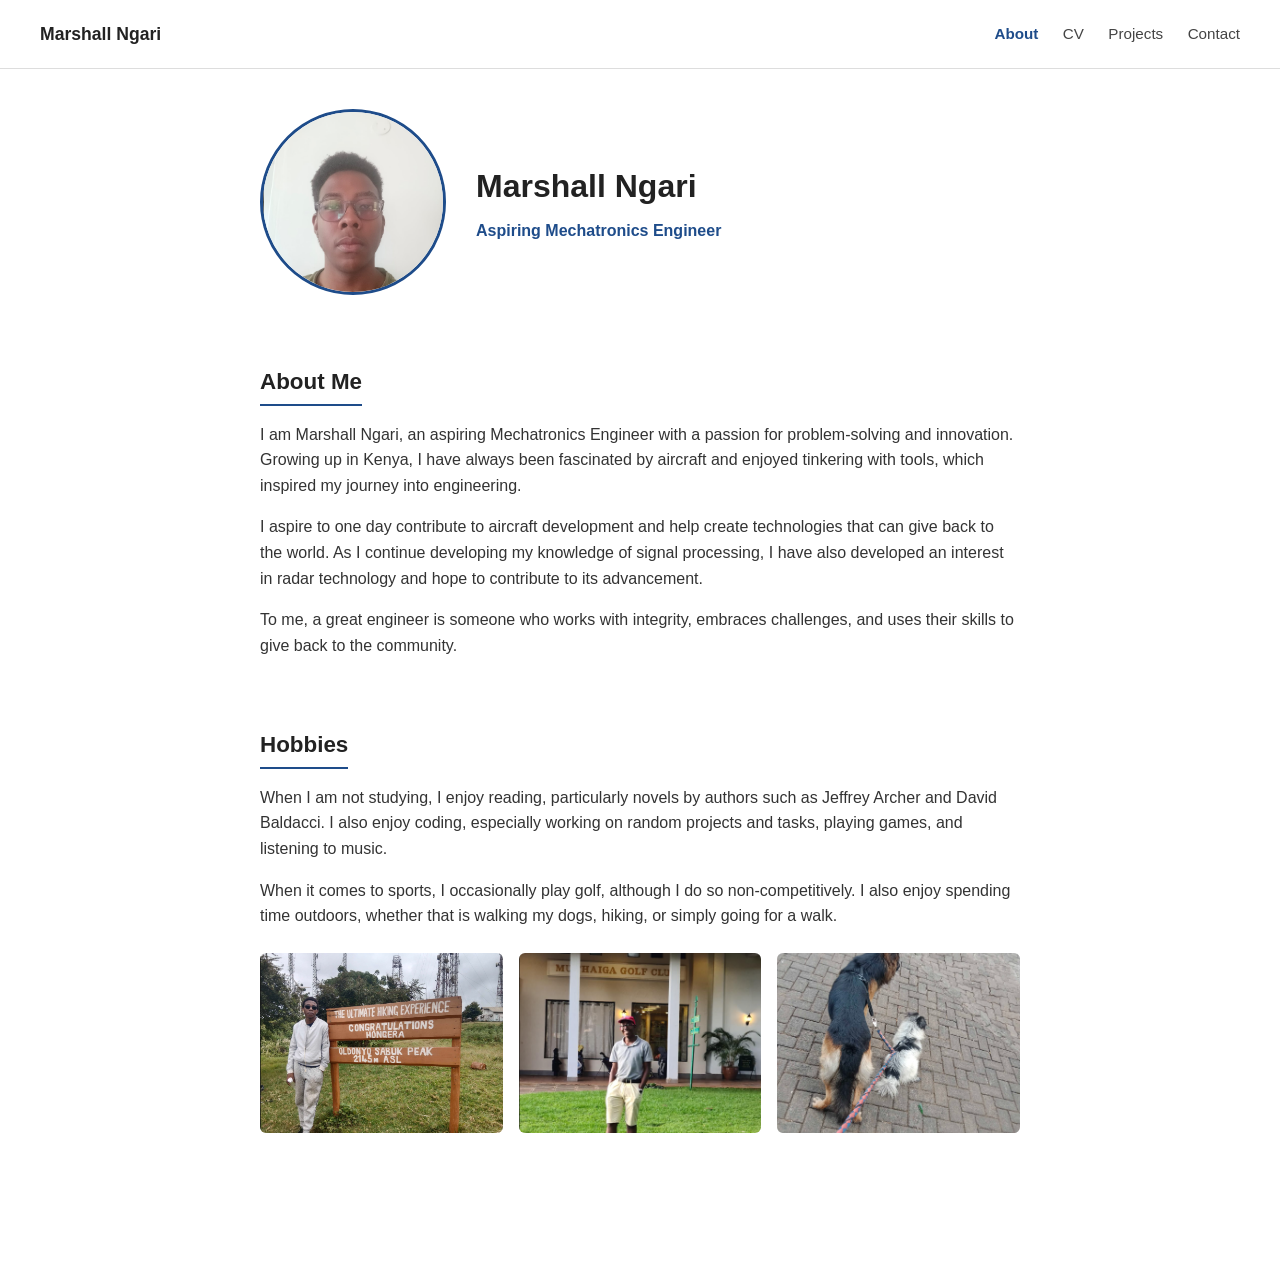
==== index.html @ 0848731e "Update index.html" ====
<!DOCTYPE html>
<html lang="en">
<head>
<meta charset="UTF-8">
<meta name="viewport" content="width=device-width, initial-scale=1.0">
<title>About — Marshall Ngari</title>
<link rel="stylesheet" href="styles.css">
</head>
<body>

<header class="site-header">
  <span class="site-name">Marshall Ngari</span>
  <nav>
    <a href="index.html" class="active">About</a>
    <a href="cv.html">CV</a>
    <a href="projects.html">Projects</a>
    <a href="contact.html">Contact</a>
  </nav>
</header>

<main>

  <section class="hero">
    <img src="images/Headshot.png" alt="Marshall Ngari" class="hero-photo">
    <div class="hero-text">
      <h1>Marshall Ngari</h1>
      <p class="tagline">Aspiring Mechatronics Engineer</p>
    </div>
  </section>

  <section class="about-text">
    <h2>About Me</h2>
    <p>I am Marshall Ngari, an aspiring Mechatronics Engineer with a passion for problem-solving and innovation. Growing up in Kenya, I have always been fascinated by aircraft and enjoyed tinkering with tools, which inspired my journey into engineering.</p>
    <p>I aspire to one day contribute to aircraft development and help create technologies that can give back to the world. As I continue developing my knowledge of signal processing, I have also developed an interest in radar technology and hope to contribute to its advancement.</p>
    <p>To me, a great engineer is someone who works with integrity, embraces challenges, and uses their skills to give back to the community.</p>
  </section>

  <section class="hobbies">
    <h2>Hobbies</h2>
    <p>When I am not studying, I enjoy reading, particularly novels by authors such as Jeffrey Archer and David Baldacci. I also enjoy coding, especially working on random projects and tasks, playing games, and listening to music.</p>
    <p>When it comes to sports, I occasionally play golf, although I do so non-competitively. I also enjoy spending time outdoors, whether that is walking my dogs, hiking, or simply going for a walk.</p>

    <div class="hobby-photos">
      <img src="images/Hiking.png" alt="Marshall hiking outdoors">
      <img src="images/golf.png" alt="Marshall playing golf">
      <img src="images/walking_dogs.png" alt="Marshall walking his dogs">
    </div>
  </section>

</main>

</body>
</html>
---- styles.css ----
body {
  margin: 0;
  font-family: 'Segoe UI', Arial, sans-serif;
  color: #222;
  background: #fff;
  line-height: 1.6;
}

/* ---- Header / nav ---- */
.site-header {
  display: flex;
  justify-content: space-between;
  align-items: center;
  padding: 20px 40px;
  border-bottom: 1px solid #ddd;
  flex-wrap: wrap;
}

.site-name {
  font-weight: 700;
  font-size: 1.1rem;
}

.site-header nav a {
  margin-left: 20px;
  text-decoration: none;
  color: #444;
  font-size: 0.95rem;
}

.site-header nav a.active,
.site-header nav a:hover {
  color: #1e4c8a;
  font-weight: 600;
}

/* ---- Main content width ---- */
main {
  max-width: 760px;
  margin: 0 auto;
  padding: 40px 20px 80px;
}

/* ---- Hero (photo + name) ---- */
.hero {
  display: flex;
  align-items: center;
  gap: 30px;
  margin-bottom: 50px;
  flex-wrap: wrap;
}

.hero-photo {
  width: 180px;
  height: 180px;
  object-fit: cover;
  border-radius: 50%;
  border: 3px solid #1e4c8a;
}

.hero-text h1 {
  margin: 0 0 6px;
  font-size: 2rem;
}

.tagline {
  margin: 0;
  color: #1e4c8a;
  font-weight: 600;
}

/* ---- Text sections ---- */
h2 {
  font-size: 1.4rem;
  margin-bottom: 16px;
  border-bottom: 2px solid #1e4c8a;
  display: inline-block;
  padding-bottom: 4px;
}

.about-text, .hobbies {
  margin-bottom: 50px;
}

p {
  color: #333;
  margin: 0 0 16px;
}

/* ---- Hobby photos ---- */
.hobby-photos {
  display: grid;
  grid-template-columns: repeat(3, 1fr);
  gap: 16px;
  margin-top: 24px;
}

.hobby-photos img {
  width: 100%;
  height: 180px;
  object-fit: cover;
  border-radius: 6px;
}

/* ---- Mobile ---- */
@media (max-width: 600px) {
  .hero {
    flex-direction: column;
    text-align: center;
  }
  .hobby-photos {
    grid-template-columns: 1fr;
  }
  .site-header {
    flex-direction: column;
    align-items: flex-start;
    gap: 10px;
  }
}
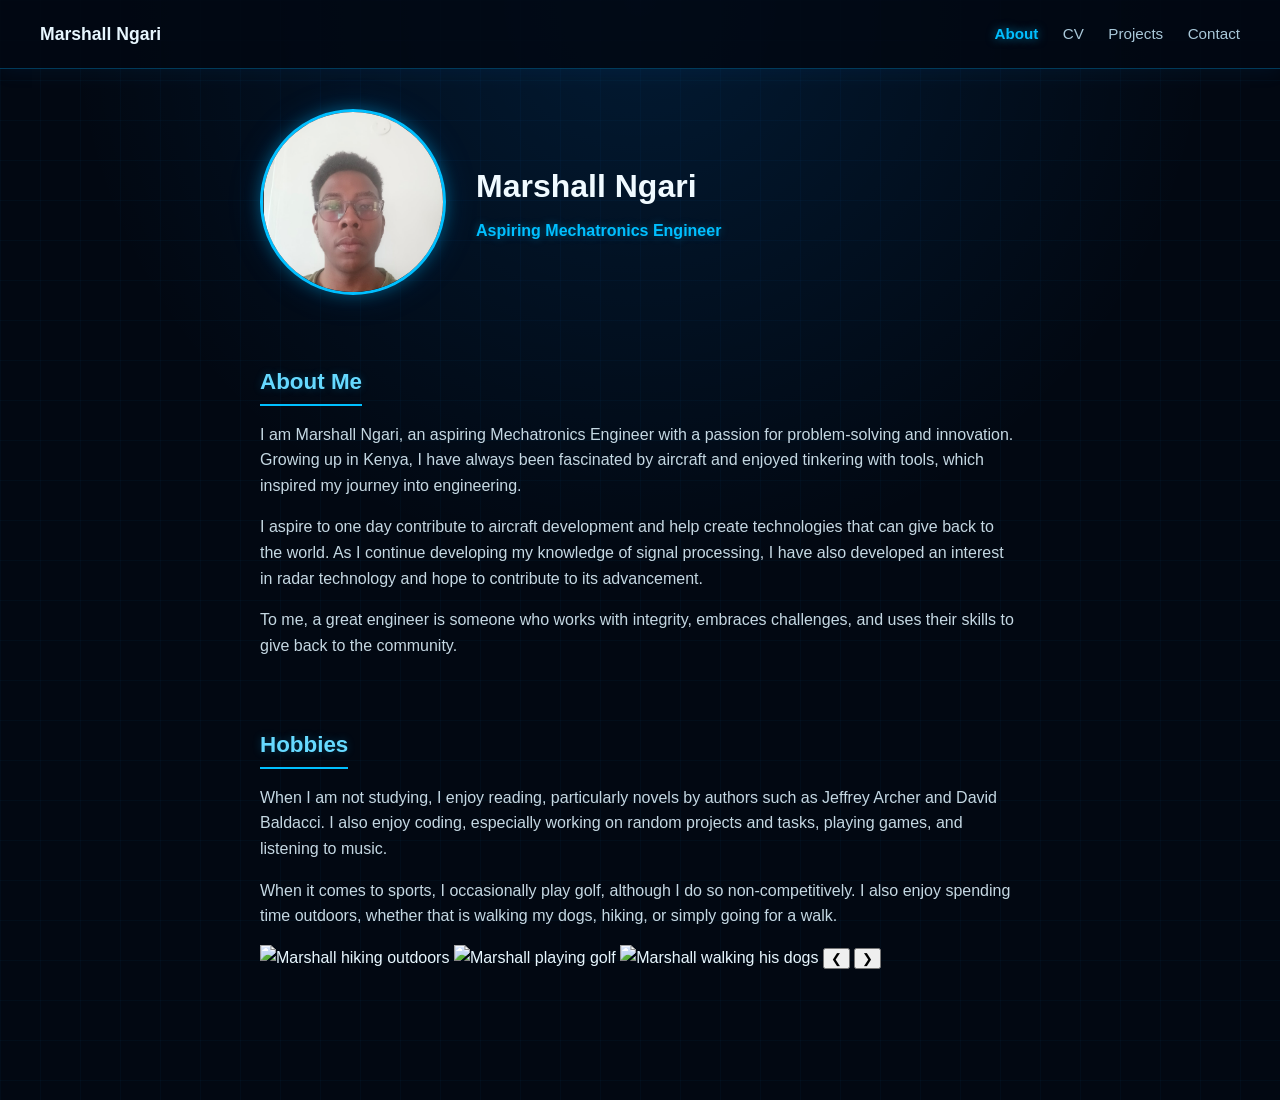
==== commit 18c01158: "Update index.html" ====
--- a/index.html
+++ b/index.html
@@ -40,11 +40,20 @@
     <p>When I am not studying, I enjoy reading, particularly novels by authors such as Jeffrey Archer and David Baldacci. I also enjoy coding, especially working on random projects and tasks, playing games, and listening to music.</p>
     <p>When it comes to sports, I occasionally play golf, although I do so non-competitively. I also enjoy spending time outdoors, whether that is walking my dogs, hiking, or simply going for a walk.</p>
 
-    <div class="hobby-photos">
-      <img src="images/Hiking.png" alt="Marshall hiking outdoors">
-      <img src="images/golf.png" alt="Marshall playing golf">
-      <img src="images/walking_dogs.png" alt="Marshall walking his dogs">
-    </div>
+    <div class="hobby-slideshow">
+  <img src="images/hiking.jpg" alt="Marshall hiking outdoors">
+  <img src="images/golf.jpg" alt="Marshall playing golf">
+  <img src="images/dogs.jpg" alt="Marshall walking his dogs">
+
+  <button class="prev" onclick="changeSlide(-1)">&#10094;</button>
+  <button class="next" onclick="changeSlide(1)">&#10095;</button>
+
+  <div class="slide-dots">
+    <span onclick="currentSlide(1)"></span>
+    <span onclick="currentSlide(2)"></span>
+    <span onclick="currentSlide(3)"></span>
+  </div>
+</div>
   </section>
 
 </main>
--- a/styles.css
+++ b/styles.css
@@ -1,8 +1,13 @@
 body {
   margin: 0;
   font-family: 'Segoe UI', Arial, sans-serif;
-  color: #222;
-  background: #fff;
+  color: #e8f7ff;
+  background-color: #020812;
+  background-image:
+    linear-gradient(rgba(0, 150, 255, 0.035) 1px, transparent 1px),
+    linear-gradient(90deg, rgba(0, 150, 255, 0.035) 1px, transparent 1px),
+    radial-gradient(circle at 50% 0%, rgba(0, 140, 255, 0.14), transparent 45%);
+  background-size: 40px 40px, 40px 40px, 100% 100%;
   line-height: 1.6;
 }
 
@@ -12,26 +17,31 @@
   justify-content: space-between;
   align-items: center;
   padding: 20px 40px;
-  border-bottom: 1px solid #ddd;
+  background: rgba(2, 8, 18, 0.85);
+  border-bottom: 1px solid rgba(0, 174, 255, 0.3);
+  box-shadow: 0 2px 20px rgba(0, 140, 255, 0.08);
   flex-wrap: wrap;
 }
 
 .site-name {
   font-weight: 700;
   font-size: 1.1rem;
+  color: #e8f7ff;
 }
 
 .site-header nav a {
   margin-left: 20px;
   text-decoration: none;
-  color: #444;
+  color: #a9c8d9;
   font-size: 0.95rem;
+  transition: 0.3s ease;
 }
 
 .site-header nav a.active,
 .site-header nav a:hover {
-  color: #1e4c8a;
+  color: #00bfff;
   font-weight: 600;
+  text-shadow: 0 0 10px rgba(0, 191, 255, 0.6);
 }
 
 /* ---- Main content width ---- */
@@ -55,27 +65,34 @@
   height: 180px;
   object-fit: cover;
   border-radius: 50%;
-  border: 3px solid #1e4c8a;
+  border: 3px solid #00bfff;
+  box-shadow:
+    0 0 15px rgba(0, 191, 255, 0.35),
+    0 0 35px rgba(0, 140, 255, 0.15);
 }
 
 .hero-text h1 {
   margin: 0 0 6px;
   font-size: 2rem;
+  color: #f0faff;
 }
 
 .tagline {
   margin: 0;
-  color: #1e4c8a;
+  color: #00bfff;
   font-weight: 600;
+  text-shadow: 0 0 8px rgba(0, 191, 255, 0.35);
 }
 
 /* ---- Text sections ---- */
 h2 {
   font-size: 1.4rem;
   margin-bottom: 16px;
-  border-bottom: 2px solid #1e4c8a;
+  color: #66d9ff;
+  border-bottom: 2px solid #00bfff;
   display: inline-block;
   padding-bottom: 4px;
+  text-shadow: 0 0 8px rgba(0, 191, 255, 0.25);
 }
 
 .about-text, .hobbies {
@@ -83,7 +100,7 @@
 }
 
 p {
-  color: #333;
+  color: #c5d8e3;
   margin: 0 0 16px;
 }
 
@@ -100,6 +117,14 @@
   height: 180px;
   object-fit: cover;
   border-radius: 6px;
+  border: 1px solid rgba(0, 174, 255, 0.25);
+  transition: 0.3s ease;
+}
+
+.hobby-photos img:hover {
+  transform: translateY(-3px);
+  border-color: #00bfff;
+  box-shadow: 0 0 18px rgba(0, 191, 255, 0.25);
 }
 
 /* ---- Mobile ---- */
@@ -108,9 +133,11 @@
     flex-direction: column;
     text-align: center;
   }
+
   .hobby-photos {
     grid-template-columns: 1fr;
   }
+
   .site-header {
     flex-direction: column;
     align-items: flex-start;
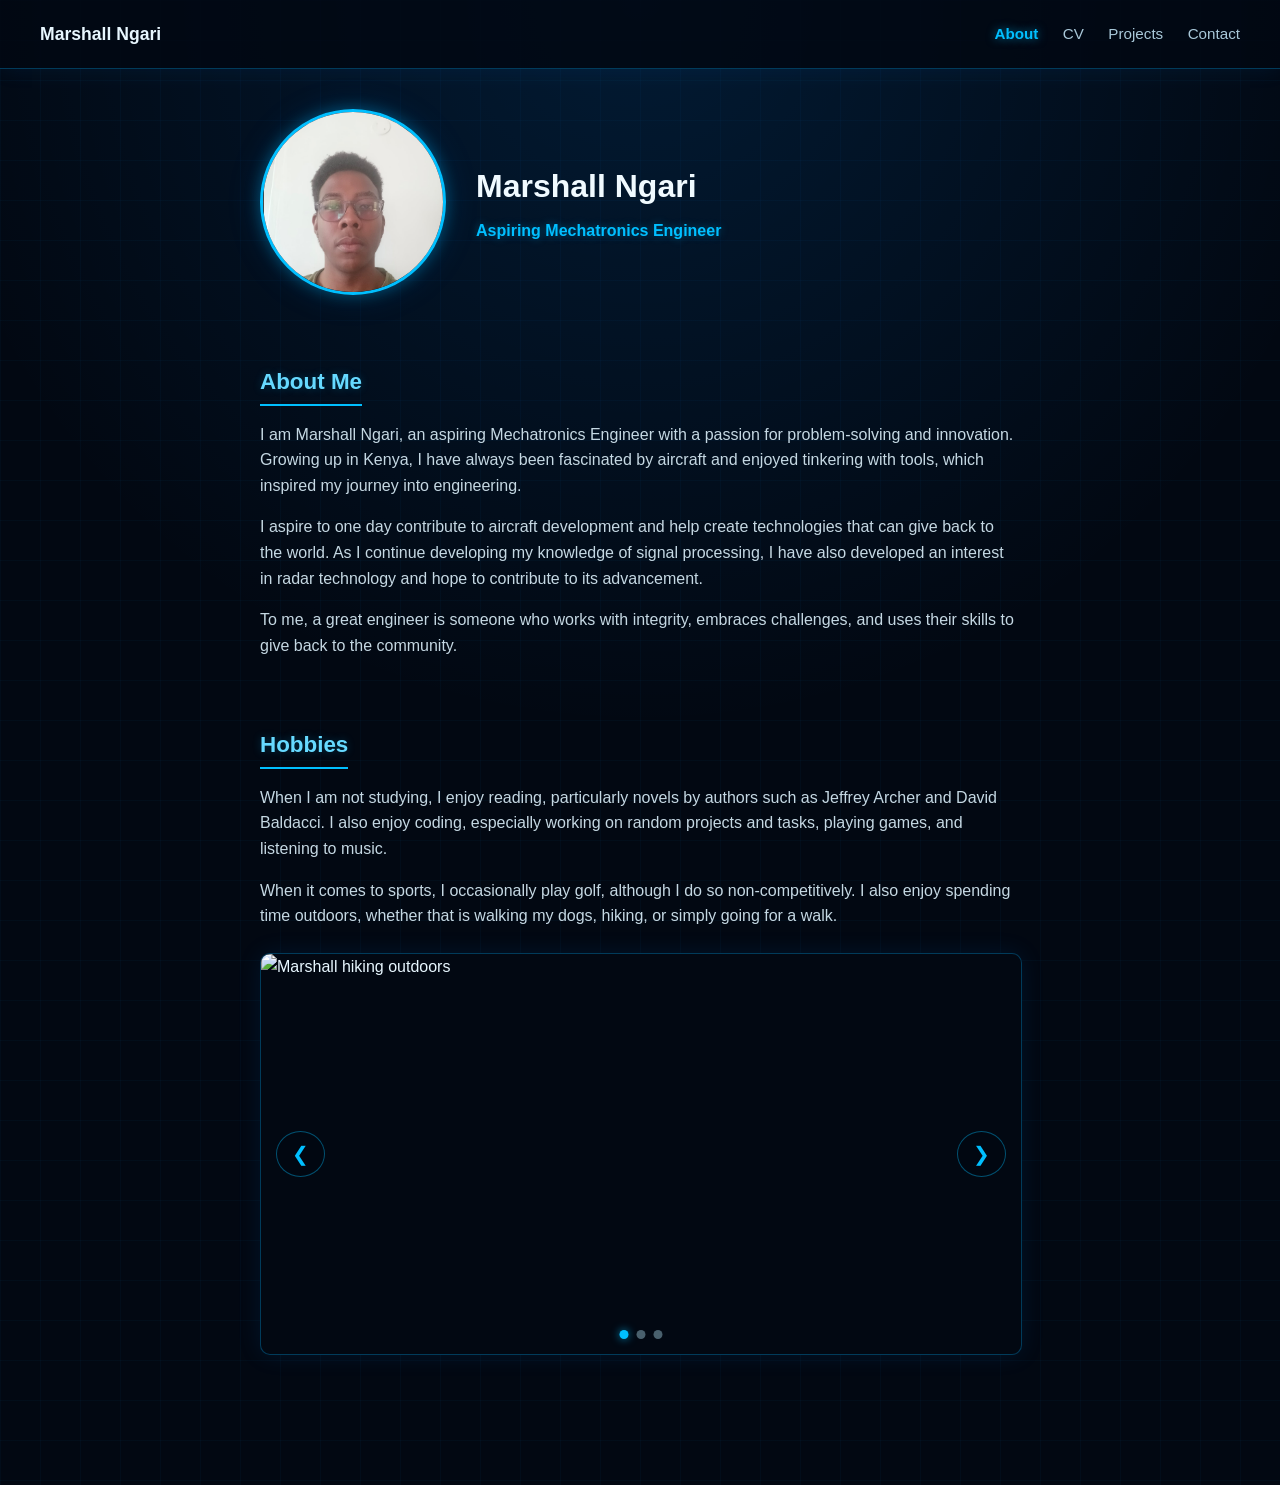
==== commit b841429a: "Update index.html" ====
--- a/index.html
+++ b/index.html
@@ -57,6 +57,31 @@
   </section>
 
 </main>
+<script>
+let slideIndex = 1;
+showSlide(slideIndex);
 
+function changeSlide(n) {
+  showSlide(slideIndex += n);
+}
+
+function currentSlide(n) {
+  showSlide(slideIndex = n);
+}
+
+function showSlide(n) {
+  const slides = document.querySelectorAll(".hobby-slideshow img");
+  const dots = document.querySelectorAll(".slide-dots span");
+
+  if (n > slides.length) slideIndex = 1;
+  if (n < 1) slideIndex = slides.length;
+
+  slides.forEach(slide => slide.classList.remove("active"));
+  dots.forEach(dot => dot.classList.remove("active"));
+
+  slides[slideIndex - 1].classList.add("active");
+  dots[slideIndex - 1].classList.add("active");
+}
+</script>
 </body>
 </html>
--- a/styles.css
+++ b/styles.css
@@ -104,27 +104,82 @@
   margin: 0 0 16px;
 }
 
-/* ---- Hobby photos ---- */
-.hobby-photos {
-  display: grid;
-  grid-template-columns: repeat(3, 1fr);
-  gap: 16px;
+/* ---- Hobby slideshow ---- */
+.hobby-slideshow {
+  position: relative;
+  width: 100%;
+  height: 400px;
   margin-top: 24px;
-}
-
-.hobby-photos img {
+  overflow: hidden;
+  border-radius: 10px;
+  border: 1px solid rgba(0, 174, 255, 0.3);
+  background: #020812;
+  box-shadow: 0 0 25px rgba(0, 140, 255, 0.1);
+}
+
+.hobby-slideshow img {
+  display: none;
   width: 100%;
-  height: 180px;
-  object-fit: cover;
-  border-radius: 6px;
-  border: 1px solid rgba(0, 174, 255, 0.25);
+  height: 100%;
+  object-fit: contain;
+}
+
+.hobby-slideshow img.active {
+  display: block;
+}
+
+/* ---- Slideshow buttons ---- */
+.prev,
+.next {
+  position: absolute;
+  top: 50%;
+  transform: translateY(-50%);
+  background: rgba(2, 8, 18, 0.65);
+  color: #00bfff;
+  border: 1px solid rgba(0, 191, 255, 0.4);
+  padding: 10px 15px;
+  font-size: 20px;
+  cursor: pointer;
+  border-radius: 50%;
   transition: 0.3s ease;
 }
 
-.hobby-photos img:hover {
-  transform: translateY(-3px);
-  border-color: #00bfff;
-  box-shadow: 0 0 18px rgba(0, 191, 255, 0.25);
+.prev {
+  left: 15px;
+}
+
+.next {
+  right: 15px;
+}
+
+.prev:hover,
+.next:hover {
+  background: rgba(0, 191, 255, 0.15);
+  box-shadow: 0 0 15px rgba(0, 191, 255, 0.4);
+}
+
+/* ---- Slide indicators ---- */
+.slide-dots {
+  position: absolute;
+  bottom: 15px;
+  left: 50%;
+  transform: translateX(-50%);
+  display: flex;
+  gap: 8px;
+}
+
+.slide-dots span {
+  width: 9px;
+  height: 9px;
+  border-radius: 50%;
+  background: #49606d;
+  cursor: pointer;
+  transition: 0.3s ease;
+}
+
+.slide-dots span.active {
+  background: #00bfff;
+  box-shadow: 0 0 8px rgba(0, 191, 255, 0.7);
 }
 
 /* ---- Mobile ---- */
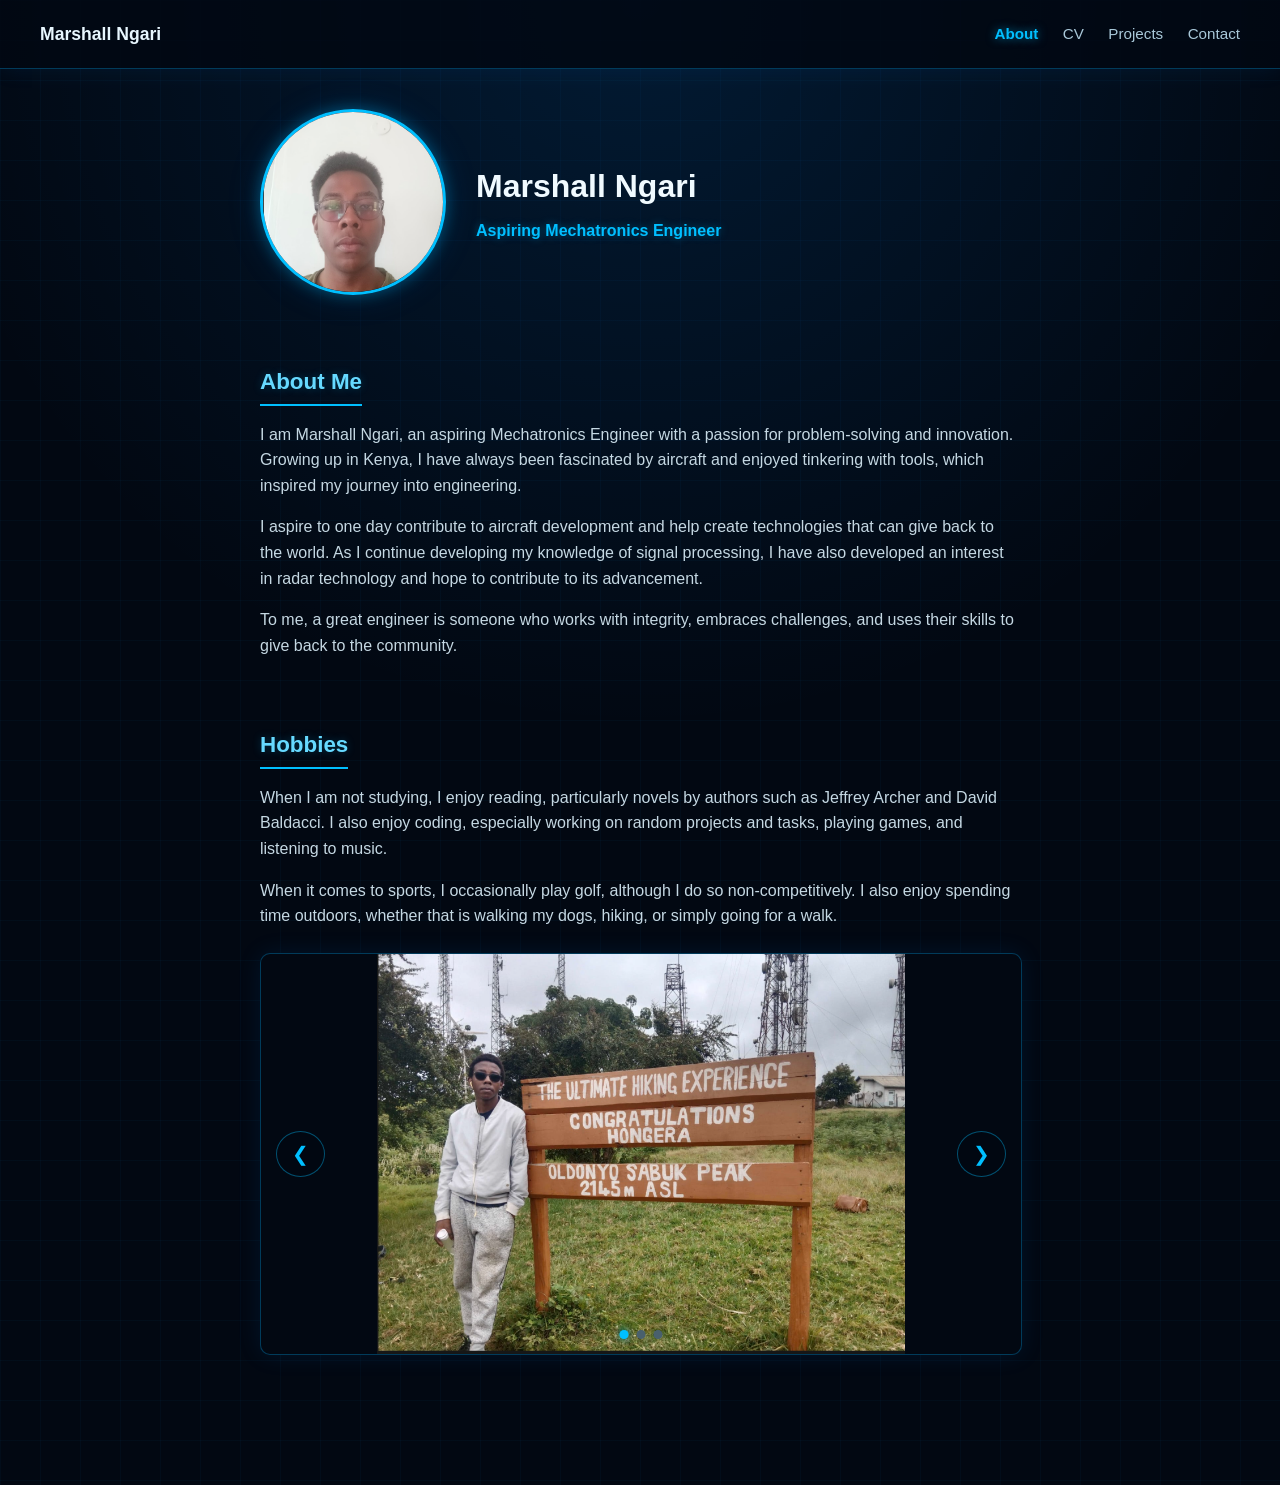
==== commit 92fe2567: "Update index.html" ====
--- a/index.html
+++ b/index.html
@@ -41,9 +41,9 @@
     <p>When it comes to sports, I occasionally play golf, although I do so non-competitively. I also enjoy spending time outdoors, whether that is walking my dogs, hiking, or simply going for a walk.</p>
 
     <div class="hobby-slideshow">
-  <img src="images/hiking.jpg" alt="Marshall hiking outdoors">
-  <img src="images/golf.jpg" alt="Marshall playing golf">
-  <img src="images/dogs.jpg" alt="Marshall walking his dogs">
+  <img src="images/Hiking.png" alt="Marshall hiking outdoors">
+  <img src="images/golf.png" alt="Marshall playing golf">
+  <img src="images/walking_dogs.png" alt="Marshall walking his dogs">
 
   <button class="prev" onclick="changeSlide(-1)">&#10094;</button>
   <button class="next" onclick="changeSlide(1)">&#10095;</button>
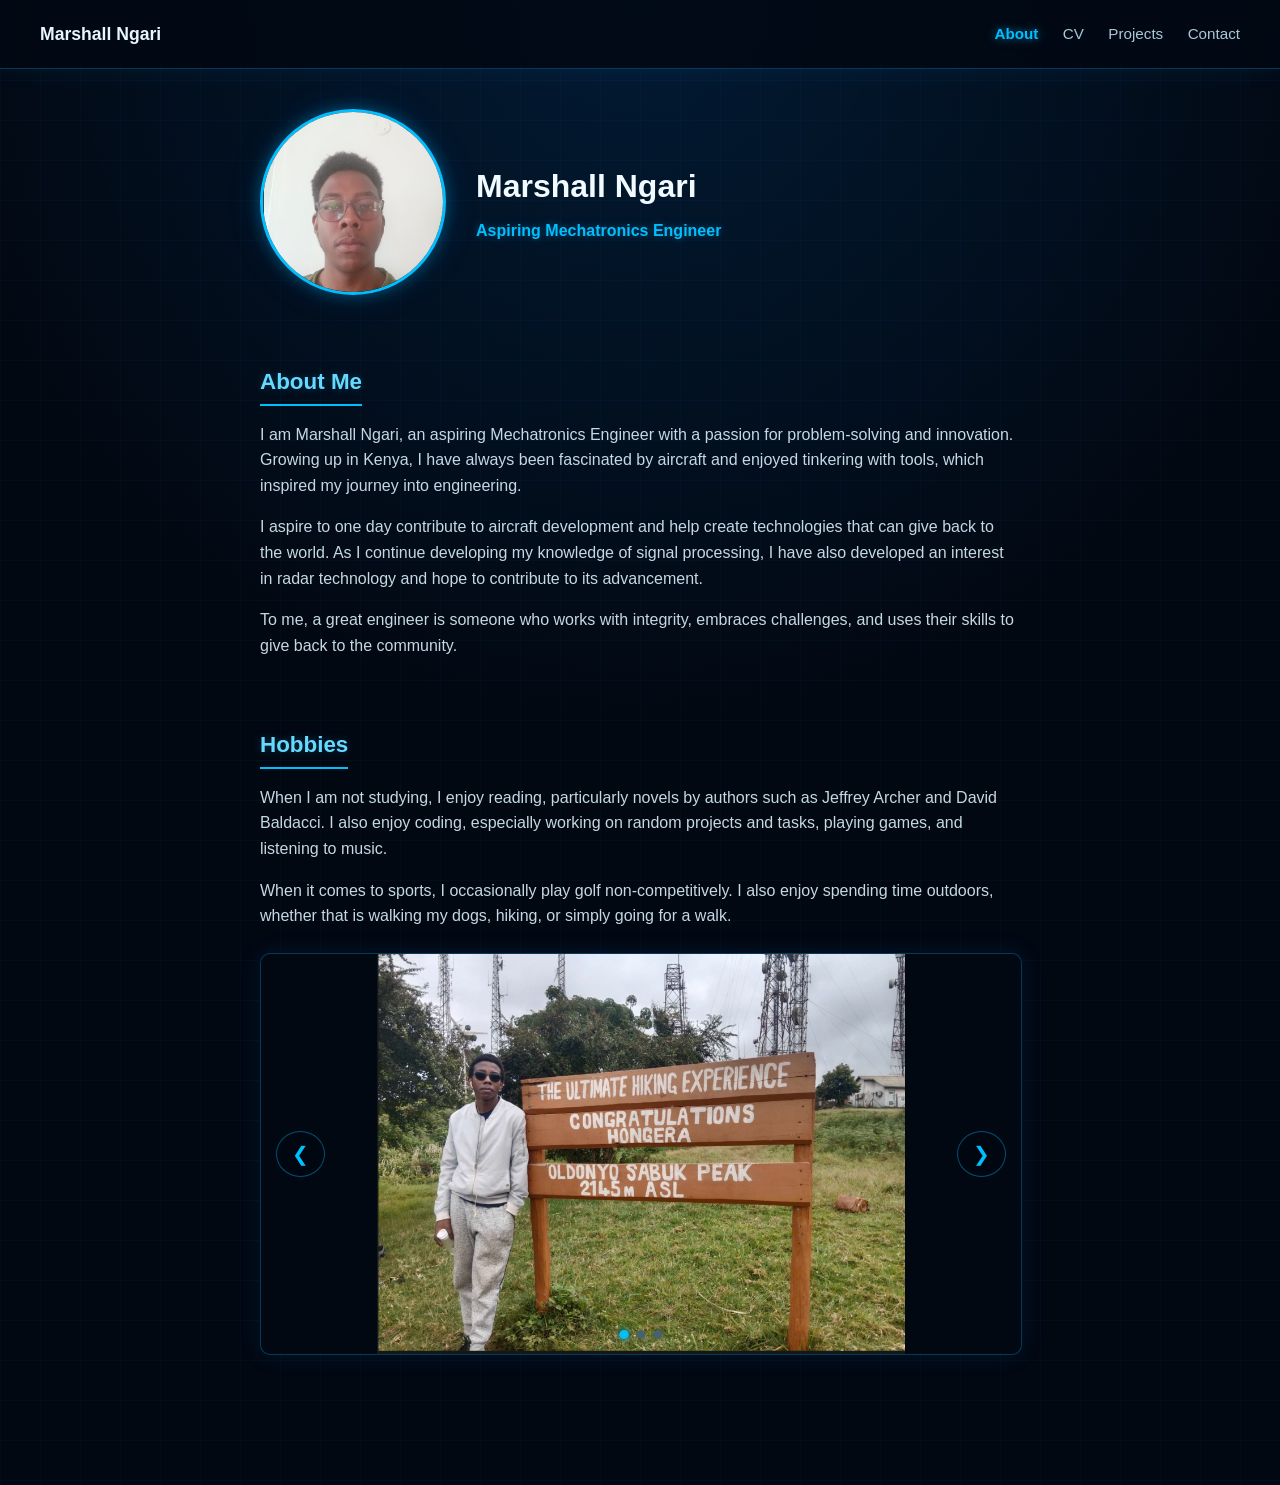
==== commit 52b6606d: "Update index.html" ====
--- a/index.html
+++ b/index.html
@@ -3,7 +3,7 @@
 <head>
 <meta charset="UTF-8">
 <meta name="viewport" content="width=device-width, initial-scale=1.0">
-<title>About — Marshall Ngari</title>
+<title>About — Marshall Njeru Ngari</title>
 <link rel="stylesheet" href="styles.css">
 </head>
 <body>
@@ -38,7 +38,7 @@
   <section class="hobbies">
     <h2>Hobbies</h2>
     <p>When I am not studying, I enjoy reading, particularly novels by authors such as Jeffrey Archer and David Baldacci. I also enjoy coding, especially working on random projects and tasks, playing games, and listening to music.</p>
-    <p>When it comes to sports, I occasionally play golf, although I do so non-competitively. I also enjoy spending time outdoors, whether that is walking my dogs, hiking, or simply going for a walk.</p>
+    <p>When it comes to sports, I occasionally play golf non-competitively. I also enjoy spending time outdoors, whether that is walking my dogs, hiking, or simply going for a walk.</p>
 
     <div class="hobby-slideshow">
   <img src="images/Hiking.png" alt="Marshall hiking outdoors">
--- a/styles.css
+++ b/styles.css
@@ -199,3 +199,415 @@
     gap: 10px;
   }
 }
+/* ---- CV Page ---- */
+
+.cv-header {
+  margin-bottom: 60px;
+}
+
+.cv-header h1 {
+  margin-bottom: 5px;
+}
+
+.cv-subtitle {
+  color: #a9c8d9;
+  margin-bottom: 25px;
+}
+
+.download-button {
+  display: inline-block;
+  padding: 10px 20px;
+  color: #020812;
+  background: #00bfff;
+  text-decoration: none;
+  font-weight: 600;
+  border-radius: 5px;
+  box-shadow: 0 0 15px rgba(0, 191, 255, 0.25);
+  transition: 0.3s ease;
+}
+
+.download-button:hover {
+  background: #66d9ff;
+  box-shadow: 0 0 20px rgba(0, 191, 255, 0.5);
+  transform: translateY(-2px);
+}
+
+.cv-section {
+  margin-bottom: 55px;
+}
+
+.cv-entry {
+  display: grid;
+  grid-template-columns: 150px 1fr;
+  gap: 30px;
+  padding: 25px 0;
+  border-bottom: 1px solid rgba(0, 174, 255, 0.15);
+}
+
+.cv-date {
+  color: #00bfff;
+  font-weight: 600;
+}
+
+.cv-details h3 {
+  margin: 0 0 5px;
+  color: #e8f7ff;
+}
+
+.cv-details p {
+  margin-bottom: 0;
+}
+
+.cv-role {
+  color: #66d9ff !important;
+  font-weight: 500;
+}
+/* ---- Skills ---- */
+
+.skills-list {
+  margin: 0;
+  padding-left: 25px;
+  color: #c5d8e3;
+}
+
+.skills-list li {
+  margin-bottom: 10px;
+}
+
+.skills-list li::marker {
+  color: #00bfff;
+}
+
+/* ---- CV Mobile ---- */
+
+@media (max-width: 600px) {
+  .cv-entry {
+    grid-template-columns: 1fr;
+    gap: 8px;
+  }
+}
+/* ---- Projects ---- */
+
+.projects {
+  position: relative;
+  width: 100%;
+  min-height: 600px;
+}
+
+.project-slide {
+  position: absolute;
+  inset: 0;
+  text-align: center;
+  opacity: 0;
+  pointer-events: none;
+  transition: opacity 2s ease-in-out;
+}
+
+.project-slide.active {
+  opacity: 1;
+  pointer-events: auto;
+}
+
+.project-slide.fade-out {
+  opacity: 0;
+}
+
+.project-slide h1 {
+  margin: 0 0 25px;
+  color: #66d9ff;
+  font-size: 1.8rem;
+  text-shadow: 0 0 8px rgba(0, 191, 255, 0.25);
+}
+
+.project-slide img {
+  width: 100%;
+  max-width: 760px;
+  height: 430px;
+  object-fit: contain;
+  display: block;
+  margin: 0 auto 25px;
+
+  border: 1px solid rgba(0, 174, 255, 0.3);
+  border-radius: 8px;
+
+  box-shadow: 0 0 25px rgba(0, 140, 255, 0.12);
+}
+
+.project-link,
+.other-work-link {
+  display: inline-block;
+  color: #00bfff;
+  text-decoration: none;
+  font-weight: 600;
+  transition: 0.3s ease;
+}
+
+.project-link:hover,
+.other-work-link:hover {
+  color: #66d9ff;
+  text-shadow: 0 0 10px rgba(0, 191, 255, 0.7);
+}
+
+.other-work {
+  display: flex;
+  flex-direction: column;
+  justify-content: center;
+  align-items: center;
+}
+
+.other-work h1 {
+  margin-bottom: 20px;
+}
+/* ---- Back to Projects button ---- */
+
+.back-to-projects {
+  display: inline-block;
+  margin-bottom: 30px;
+
+  color: #00bfff;
+  text-decoration: none;
+  font-weight: 600;
+
+  transition: 0.3s ease;
+}
+
+.back-to-projects:hover {
+  color: #66d9ff;
+  text-shadow: 0 0 10px rgba(0, 191, 255, 0.7);
+}
+/* ---- Project navigation arrows ---- */
+
+.project-prev,
+.project-next {
+  position: absolute;
+  top: 50%;
+  transform: translateY(-50%);
+  z-index: 10;
+
+  width: 45px;
+  height: 45px;
+
+  border-radius: 50%;
+  border: 1px solid rgba(0, 191, 255, 0.4);
+
+  background: rgba(2, 8, 18, 0.75);
+  color: #00bfff;
+
+  font-size: 24px;
+  cursor: pointer;
+
+  transition: 0.3s ease;
+}
+
+.project-prev {
+  left: 10px;
+}
+
+.project-next {
+  right: 10px;
+}
+
+.project-prev:hover,
+.project-next:hover {
+  background: rgba(0, 191, 255, 0.15);
+  border-color: #00bfff;
+  box-shadow: 0 0 15px rgba(0, 191, 255, 0.5);
+  color: #66d9ff;
+}
+
+/* ---- Projects Mobile ---- */
+
+@media (max-width: 600px) {
+
+  .projects {
+    min-height: 500px;
+  }
+
+  .project-slide img {
+    height: 320px;
+  }
+
+  .project-slide h1 {
+    font-size: 1.5rem;
+  }
+
+}
+/* ---- Individual Project Page ---- */
+
+.project-detail {
+  display: grid;
+  grid-template-columns: 1.5fr 1fr;
+  gap: 40px;
+  align-items: center;
+}
+
+.gallery-slides {
+  position: relative;
+  width: 100%;
+  height: 500px;
+  background: #020812;
+  border: 1px solid rgba(0, 174, 255, 0.3);
+  border-radius: 8px;
+  overflow: hidden;
+}
+
+.gallery-slides {
+  position: relative;
+  width: 100%;
+  height: 450px;
+  background: #020812;
+  border: 1px solid rgba(0, 174, 255, 0.3);
+  border-radius: 8px;
+  overflow: hidden;
+}
+
+.gallery-image {
+  position: absolute;
+  inset: 0;
+
+  width: 100%;
+  height: 100%;
+
+  object-fit: contain;
+
+  opacity: 0;
+  transition: opacity 2s ease-in-out;
+}
+
+.gallery-image.active {
+  opacity: 1;
+}
+
+
+/* ---- Gallery controls ---- */
+
+.gallery-controls {
+  display: flex;
+  align-items: center;
+  justify-content: center;
+  gap: 25px;
+  margin-top: 15px;
+}
+
+.gallery-controls button {
+  width: 38px;
+  height: 38px;
+
+  border-radius: 50%;
+  border: 1px solid rgba(0, 191, 255, 0.4);
+
+  background: rgba(2, 8, 18, 0.75);
+  color: #00bfff;
+
+  font-size: 20px;
+  cursor: pointer;
+
+  transition: 0.3s ease;
+}
+
+.gallery-controls button:hover {
+  background: rgba(0, 191, 255, 0.15);
+  border-color: #00bfff;
+  box-shadow: 0 0 15px rgba(0, 191, 255, 0.5);
+}
+
+
+/* ---- Gallery dots ---- */
+
+.gallery-dots {
+  display: flex;
+  gap: 8px;
+}
+
+.gallery-dots span {
+  width: 8px;
+  height: 8px;
+
+  border-radius: 50%;
+
+  background: #49606d;
+
+  cursor: pointer;
+  transition: 0.3s ease;
+}
+
+.gallery-dots span.active {
+  background: #00bfff;
+  box-shadow: 0 0 8px rgba(0, 191, 255, 0.7);
+}
+
+
+/* ---- Project Information ---- */
+
+.project-information h1 {
+  margin-top: 0;
+  margin-bottom: 25px;
+
+  color: #66d9ff;
+
+  text-shadow:
+    0 0 8px rgba(0, 191, 255, 0.25);
+}
+
+.project-information h2 {
+  margin-top: 30px;
+  margin-bottom: 18px;
+}
+
+.project-information p {
+  color: #c5d8e3;
+}
+
+
+/* ---- Project Features ---- */
+
+.project-features {
+  padding-left: 20px;
+  color: #c5d8e3;
+}
+
+.project-features li {
+  margin-bottom: 14px;
+}
+
+.project-features li::marker {
+  color: #00bfff;
+}
+
+.project-features strong {
+  color: #66d9ff;
+}
+
+
+/* ---- Mobile ---- */
+
+@media (max-width: 800px) {
+
+  .project-detail {
+    grid-template-columns: 1fr;
+    gap: 35px;
+  }
+
+  .gallery-slides {
+    height: 350px;
+  }
+
+}
+/* ---- Project Video ---- */
+
+.project-video {
+  margin-top: 30px;
+}
+
+.project-video h2 {
+  font-size: 1.2rem;
+  margin-bottom: 15px;
+}
+
+.project-video video {
+  width: 100%;
+  display: block;
+  border-radius: 8px;
+  border: 1px solid rgba(0, 174, 255, 0.3);
+  box-shadow: 0 0 20px rgba(0, 140, 255, 0.12);
+}
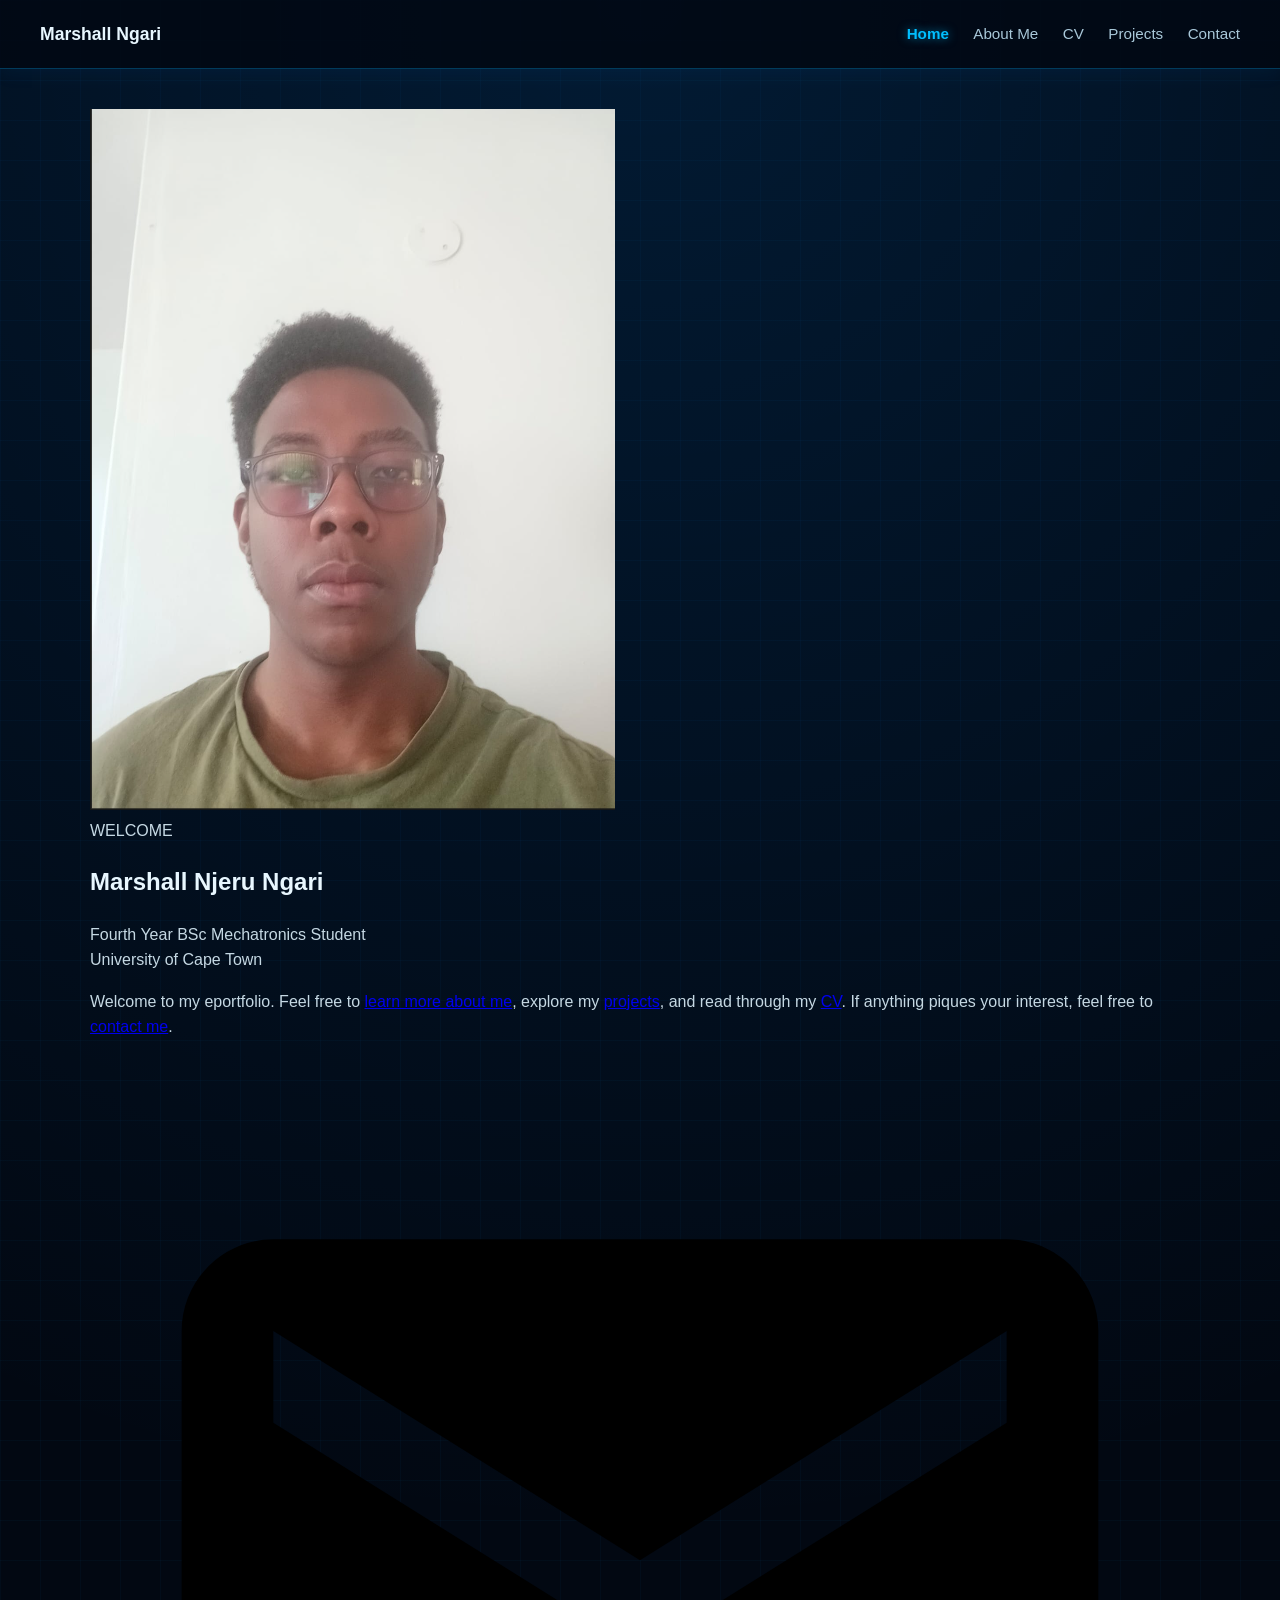
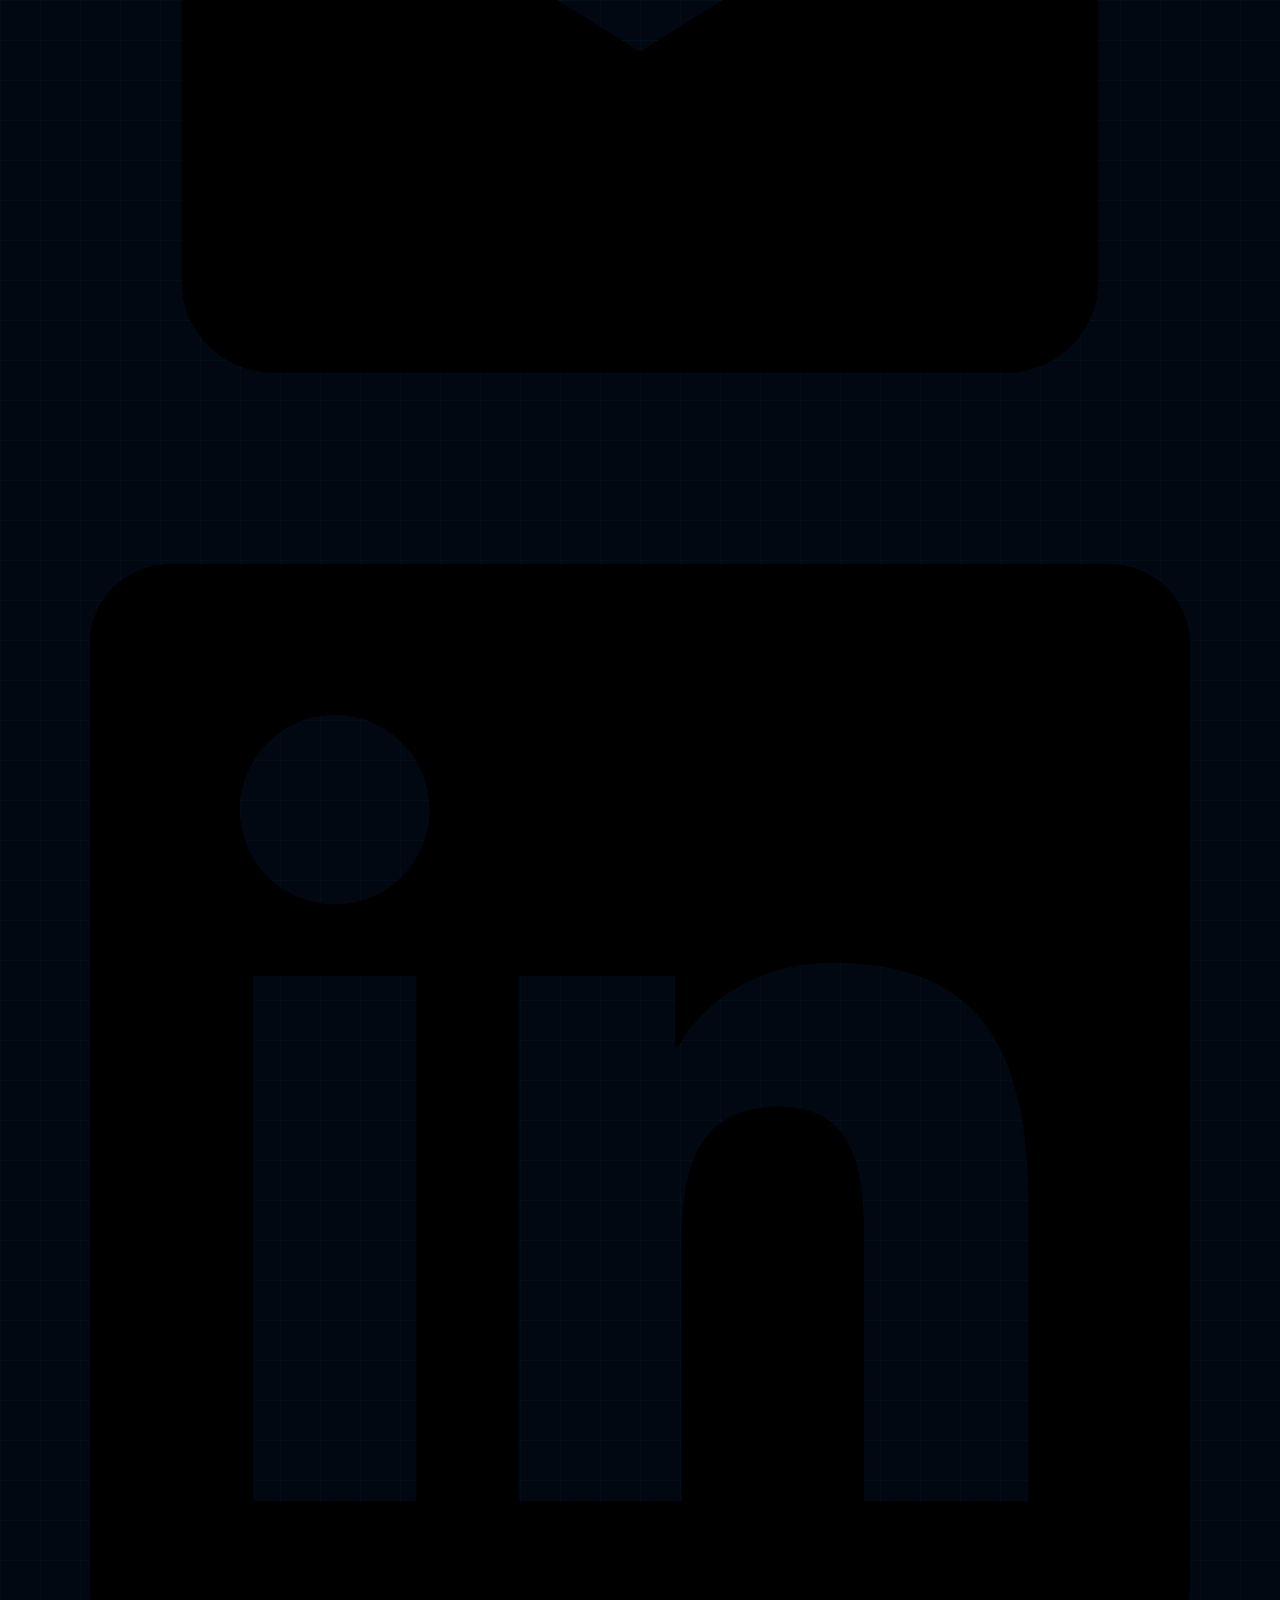
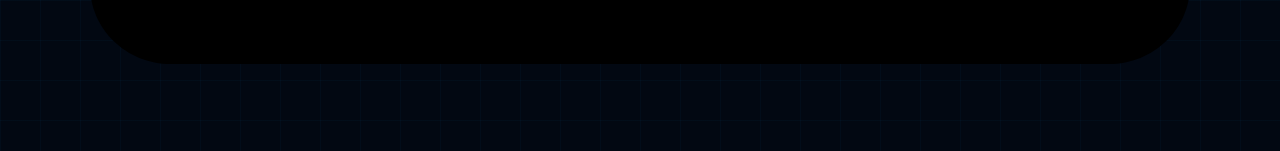
==== commit 542e1f5b: "Update index.html" ====
--- a/index.html
+++ b/index.html
@@ -1,87 +1,111 @@
 <!DOCTYPE html>
 <html lang="en">
+
 <head>
 <meta charset="UTF-8">
 <meta name="viewport" content="width=device-width, initial-scale=1.0">
-<title>About — Marshall Njeru Ngari</title>
+
+<title>Home — Marshall Njeru Ngari</title>
+
 <link rel="stylesheet" href="styles.css">
 </head>
+
 <body>
 
 <header class="site-header">
+
   <span class="site-name">Marshall Ngari</span>
+
   <nav>
-    <a href="index.html" class="active">About</a>
+    <a href="index.html" class="active">Home</a>
+    <a href="about.html">About Me</a>
     <a href="cv.html">CV</a>
     <a href="projects.html">Projects</a>
     <a href="contact.html">Contact</a>
   </nav>
+
 </header>
 
-<main>
 
-  <section class="hero">
-    <img src="images/Headshot.png" alt="Marshall Ngari" class="hero-photo">
-    <div class="hero-text">
-      <h1>Marshall Ngari</h1>
-      <p class="tagline">Aspiring Mechatronics Engineer</p>
+<main class="home-page">
+
+  <section class="home-hero">
+
+    <!-- Profile picture -->
+    <div class="home-photo">
+      <img src="images/Headshot.png" alt="Marshall Ngari">
     </div>
+
+
+    <!-- Welcome message -->
+    <div class="home-introduction">
+
+      <p class="welcome">WELCOME</p>
+
+      <h1>Marshall Njeru Ngari</h1>
+
+      <p class="status">
+        Fourth Year BSc Mechatronics Student<br>
+        University of Cape Town
+      </p>
+
+      <p class="intro-text">
+        Welcome to my eportfolio. Feel free to
+        <a href="about.html">learn more about me</a>,
+        explore my
+        <a href="projects.html">projects</a>,
+        and read through my
+        <a href="cv.html">CV</a>.
+        If anything piques your interest, feel free to
+        <a href="contact.html">contact me</a>.
+      </p>
+
+    </div>
+
   </section>
 
-  <section class="about-text">
-    <h2>About Me</h2>
-    <p>I am Marshall Ngari, an aspiring Mechatronics Engineer with a passion for problem-solving and innovation. Growing up in Kenya, I have always been fascinated by aircraft and enjoyed tinkering with tools, which inspired my journey into engineering.</p>
-    <p>I aspire to one day contribute to aircraft development and help create technologies that can give back to the world. As I continue developing my knowledge of signal processing, I have also developed an interest in radar technology and hope to contribute to its advancement.</p>
-    <p>To me, a great engineer is someone who works with integrity, embraces challenges, and uses their skills to give back to the community.</p>
-  </section>
 
-  <section class="hobbies">
-    <h2>Hobbies</h2>
-    <p>When I am not studying, I enjoy reading, particularly novels by authors such as Jeffrey Archer and David Baldacci. I also enjoy coding, especially working on random projects and tasks, playing games, and listening to music.</p>
-    <p>When it comes to sports, I occasionally play golf non-competitively. I also enjoy spending time outdoors, whether that is walking my dogs, hiking, or simply going for a walk.</p>
+  <!-- Contact icons -->
 
-    <div class="hobby-slideshow">
-  <img src="images/Hiking.png" alt="Marshall hiking outdoors">
-  <img src="images/golf.png" alt="Marshall playing golf">
-  <img src="images/walking_dogs.png" alt="Marshall walking his dogs">
+  <section class="home-contact">
 
-  <button class="prev" onclick="changeSlide(-1)">&#10094;</button>
-  <button class="next" onclick="changeSlide(1)">&#10095;</button>
+    <a href="mailto:njerumarshall@gmail.com"
+       aria-label="Email Marshall Ngari"
+       class="home-contact-icon">
 
-  <div class="slide-dots">
-    <span onclick="currentSlide(1)"></span>
-    <span onclick="currentSlide(2)"></span>
-    <span onclick="currentSlide(3)"></span>
-  </div>
-</div>
+      <svg
+        xmlns="http://www.w3.org/2000/svg"
+        viewBox="0 0 24 24"
+        aria-hidden="true">
+
+        <path d="M20 4H4c-1.1 0-2 .9-2 2v12c0 1.1.9 2 2 2h16c1.1 0 2-.9 2-2V6c0-1.1-.9-2-2-2zm0 4-8 5-8-5V6l8 5 8-5v2z"/>
+
+      </svg>
+
+    </a>
+
+
+    <a
+      href="https://www.linkedin.com/in/marshall-njeru-61b944265/"
+      target="_blank"
+      rel="noopener noreferrer"
+      aria-label="LinkedIn Profile"
+      class="home-contact-icon">
+
+      <svg
+        xmlns="http://www.w3.org/2000/svg"
+        viewBox="0 0 24 24"
+        aria-hidden="true">
+
+        <path d="M20.45 20.45h-3.56v-5.57c0-1.33-.03-3.04-1.85-3.04-1.85 0-2.13 1.45-2.13 2.94v5.67H9.35V8.99h3.42v1.56h.05c.48-.9 1.64-1.85 3.38-1.85 3.61 0 4.28 2.38 4.28 5.47v6.28zM5.34 7.43a2.07 2.07 0 1 1 0-4.14 2.07 2.07 0 0 1 0 4.14zM7.12 20.45H3.56V8.99h3.56v11.46zM22.23 0H1.77C.79 0 0 .77 0 1.72v20.56C0 23.23.79 24 1.77 24h20.46c.98 0 1.77-.77 1.77-1.72V1.72C24 .77 23.21 0 22.23 0z"/>
+
+      </svg>
+
+    </a>
+
   </section>
 
 </main>
-<script>
-let slideIndex = 1;
-showSlide(slideIndex);
 
-function changeSlide(n) {
-  showSlide(slideIndex += n);
-}
-
-function currentSlide(n) {
-  showSlide(slideIndex = n);
-}
-
-function showSlide(n) {
-  const slides = document.querySelectorAll(".hobby-slideshow img");
-  const dots = document.querySelectorAll(".slide-dots span");
-
-  if (n > slides.length) slideIndex = 1;
-  if (n < 1) slideIndex = slides.length;
-
-  slides.forEach(slide => slide.classList.remove("active"));
-  dots.forEach(dot => dot.classList.remove("active"));
-
-  slides[slideIndex - 1].classList.add("active");
-  dots[slideIndex - 1].classList.add("active");
-}
-</script>
 </body>
 </html>
--- a/styles.css
+++ b/styles.css
@@ -46,9 +46,9 @@
 
 /* ---- Main content width ---- */
 main {
-  max-width: 760px;
+  max-width: 1100px;
   margin: 0 auto;
-  padding: 40px 20px 80px;
+  padding: 40px 30px 80px;
 }
 
 /* ---- Hero (photo + name) ---- */
@@ -436,29 +436,28 @@
 
 .project-detail {
   display: grid;
-  grid-template-columns: 1.5fr 1fr;
-  gap: 40px;
-  align-items: center;
+  grid-template-columns: 1.7fr 1fr;
+  gap: 60px;
+  align-items: start;
 }
 
 .gallery-slides {
   position: relative;
   width: 100%;
-  height: 500px;
+  height: 520px;
   background: #020812;
   border: 1px solid rgba(0, 174, 255, 0.3);
   border-radius: 8px;
   overflow: hidden;
 }
 
-.gallery-slides {
-  position: relative;
-  width: 100%;
-  height: 450px;
-  background: #020812;
-  border: 1px solid rgba(0, 174, 255, 0.3);
-  border-radius: 8px;
-  overflow: hidden;
+.project-information {
+  padding: 10px 10px 0 0;
+}
+
+.project-information p {
+  margin-bottom: 22px;
+  line-height: 1.7;
 }
 
 .gallery-image {
@@ -606,8 +605,337 @@
 
 .project-video video {
   width: 100%;
+  max-height: 320px;
+  object-fit: contain;
   display: block;
   border-radius: 8px;
   border: 1px solid rgba(0, 174, 255, 0.3);
   box-shadow: 0 0 20px rgba(0, 140, 255, 0.12);
 }
+/* =====================================================
+   OTHER PROJECTS PAGE
+   ===================================================== */
+
+.other-work-page {
+  max-width: 1100px;
+}
+
+
+/* ---- General project section ---- */
+
+.other-project {
+  margin-bottom: 100px;
+}
+
+.other-project-content {
+  max-width: 650px;
+}
+
+.other-project-content h1 {
+  color: #66d9ff;
+  margin-top: 0;
+  margin-bottom: 25px;
+
+  text-shadow:
+    0 0 8px rgba(0, 191, 255, 0.25);
+}
+
+.other-project-content p {
+  color: #c5d8e3;
+  line-height: 1.7;
+  margin-bottom: 20px;
+}
+
+
+/* =====================================================
+   AUDIO PROJECT
+   ===================================================== */
+
+.audio-project {
+  display: grid;
+  grid-template-columns: 1fr 1.2fr;
+  gap: 50px;
+  align-items: center;
+}
+
+.audio-project-media {
+  display: flex;
+  flex-direction: column;
+  gap: 25px;
+}
+
+
+/* ---- Audio image slideshow ---- */
+
+.other-gallery {
+  position: relative;
+  width: 100%;
+  height: 350px;
+
+  background: #020812;
+
+  border: 1px solid rgba(0, 174, 255, 0.3);
+  border-radius: 8px;
+
+  overflow: hidden;
+}
+
+.other-gallery-image {
+  position: absolute;
+  inset: 0;
+
+  width: 100%;
+  height: 100%;
+
+  object-fit: contain;
+
+  opacity: 0;
+
+  transition: opacity 2s ease-in-out;
+}
+
+.other-gallery-image.active {
+  opacity: 1;
+}
+
+
+/* ---- Audio video ---- */
+
+.other-project-video video {
+  width: 100%;
+  max-height: 300px;
+
+  display: block;
+
+  object-fit: contain;
+
+  border-radius: 8px;
+
+  border: 1px solid rgba(0, 174, 255, 0.3);
+
+  box-shadow:
+    0 0 20px rgba(0, 140, 255, 0.12);
+}
+
+
+
+/* =====================================================
+   WATER LEVEL PROJECT
+   ===================================================== */
+
+.water-level-project {
+  max-width: 750px;
+}
+
+.water-level-project::after {
+  content: "";
+  display: block;
+
+  width: 100%;
+  height: 1px;
+
+  margin-top: 70px;
+
+  background: rgba(0, 174, 255, 0.2);
+}
+
+
+
+/* =====================================================
+   PCB PROJECT
+   ===================================================== */
+
+.pcb-project {
+  display: flex;
+  justify-content: center;
+}
+
+.pcb-gallery {
+  position: relative;
+
+  width: 100%;
+  max-width: 850px;
+  height: 500px;
+
+  background: #020812;
+
+  border: 1px solid rgba(0, 174, 255, 0.3);
+  border-radius: 8px;
+
+  overflow: hidden;
+}
+
+.pcb-gallery-image {
+  position: absolute;
+  inset: 0;
+
+  width: 100%;
+  height: 100%;
+
+  object-fit: contain;
+
+  opacity: 0;
+
+  transition: opacity 2s ease-in-out;
+}
+
+.pcb-gallery-image.active {
+  opacity: 1;
+}
+
+.pcb-content {
+  width: 100%;
+  max-width: 850px;
+}
+
+.pcb-content h1 {
+  color: #66d9ff;
+  margin-top: 0;
+  margin-bottom: 25px;
+
+  text-shadow:
+    0 0 8px rgba(0, 191, 255, 0.25);
+}
+
+
+/* =====================================================
+   MOBILE
+   ===================================================== */
+
+@media (max-width: 800px) {
+
+  .audio-project {
+    grid-template-columns: 1fr;
+    gap: 35px;
+  }
+
+  .other-gallery {
+    height: 350px;
+  }
+
+  .pcb-gallery {
+    height: 350px;
+  }
+
+}
+/* =====================================================
+   CONTACT INFORMATION
+   ===================================================== */
+
+.contact-info {
+  display: grid;
+  grid-template-columns: 1fr 1fr;
+  gap: 15px;
+
+  margin-bottom: 45px;
+}
+
+.contact-info-item {
+  padding: 15px 18px;
+
+  border-left: 2px solid #00bfff;
+
+  background: rgba(2, 8, 18, 0.35);
+}
+
+.contact-info-item h2 {
+  margin: 0 0 5px;
+
+  border: none;
+  padding: 0;
+
+  font-size: 0.9rem;
+
+  color: #66d9ff;
+}
+
+.contact-info-item a,
+.contact-info-item p {
+  margin: 0;
+
+  color: #d4e5ec;
+
+  text-decoration: none;
+
+  font-size: 0.95rem;
+}
+
+.contact-info-item a:hover {
+  color: #00bfff;
+}
+
+
+/* =====================================================
+   CONTACT FORM CONTAINER
+   ===================================================== */
+
+.contact-form-container {
+  margin-top: 10px;
+}
+
+.contact-form-container > h2 {
+  color: #66d9ff;
+
+  border: none;
+  padding: 0;
+
+  font-size: 1.2rem;
+
+  margin-bottom: 20px;
+}
+
+
+/* =====================================================
+   CONTACT PAGE MOBILE
+   ===================================================== */
+
+@media (max-width: 800px) {
+
+  .contact-info {
+    grid-template-columns: 1fr;
+  }
+
+}
+.linkedin-logo {
+  display: inline-block;
+  width: 32px;
+  height: 32px;
+}
+
+.linkedin-logo svg {
+  width: 100%;
+  height: 100%;
+  fill: #66d9ff;
+  transition: 0.3s ease;
+}
+
+.linkedin-logo:hover svg {
+  fill: #00bfff;
+  filter: drop-shadow(0 0 8px rgba(0, 191, 255, 0.6));
+}
+.ice-buoy-page {
+  background-image:
+    linear-gradient(
+      rgba(0, 10, 20, 0.9),
+      rgba(0, 10, 20, 0.9)
+    ),
+    url("images/MIZ.png");
+
+  background-size: cover;
+  background-position: center;
+  background-attachment: fixed;
+  background-repeat: no-repeat;
+}
+.micromouse-page {
+  background-image:
+    linear-gradient(
+      rgba(0, 10, 20, 0.9),
+      rgba(0, 10, 20, 0.9)
+    ),
+    url("images/Maze.png");
+
+  background-size: cover;
+  background-position: center;
+  background-attachment: fixed;
+  background-repeat: no-repeat;
+}
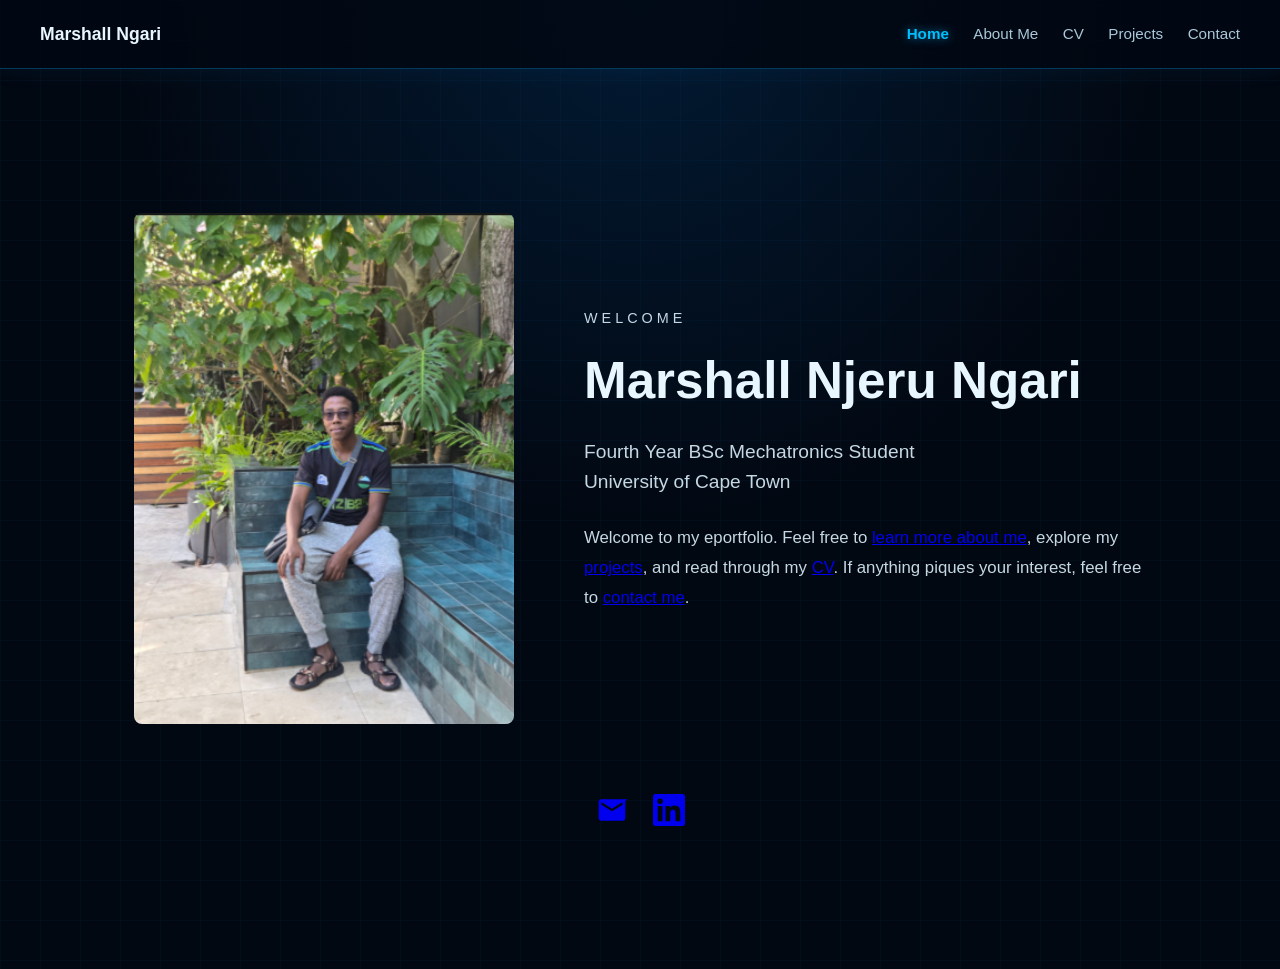
==== commit ceb9d36d: "Update index.html" ====
--- a/index.html
+++ b/index.html
@@ -69,20 +69,23 @@
 
   <section class="home-contact">
 
-    <a href="mailto:njerumarshall@gmail.com"
-       aria-label="Email Marshall Ngari"
-       class="home-contact-icon">
+<a
+  href="mailto:njerumarshall@gmail.com"
+  target="_blank"
+  rel="noopener noreferrer"
+  aria-label="Email Marshall Ngari"
+  class="home-contact-icon">
 
-      <svg
-        xmlns="http://www.w3.org/2000/svg"
-        viewBox="0 0 24 24"
-        aria-hidden="true">
+  <svg
+    xmlns="http://www.w3.org/2000/svg"
+    viewBox="0 0 24 24"
+    aria-hidden="true">
 
-        <path d="M20 4H4c-1.1 0-2 .9-2 2v12c0 1.1.9 2 2 2h16c1.1 0 2-.9 2-2V6c0-1.1-.9-2-2-2zm0 4-8 5-8-5V6l8 5 8-5v2z"/>
+    <path d="M20 4H4c-1.1 0-2 .9-2 2v12c0 1.1.9 2 2 2h16c1.1 0 2-.9 2-2V6c0-1.1.9-2 2-2zm0 4-8 5-8-5V6l8 5 8-5v2z"/>
 
-      </svg>
+  </svg>
 
-    </a>
+</a>
 
 
     <a
--- a/styles.css
+++ b/styles.css
@@ -104,28 +104,38 @@
   margin: 0 0 16px;
 }
 
-/* ---- Hobby slideshow ---- */
+/* Hobby slideshow */
+
 .hobby-slideshow {
   position: relative;
   width: 100%;
-  height: 400px;
-  margin-top: 24px;
+  max-width: 600px;
+  height: 350px;
+  margin-top: 30px;
   overflow: hidden;
-  border-radius: 10px;
+  border-radius: 8px;
+  background: #020812;
   border: 1px solid rgba(0, 174, 255, 0.3);
-  background: #020812;
   box-shadow: 0 0 25px rgba(0, 140, 255, 0.1);
 }
 
+
 .hobby-slideshow img {
-  display: none;
+  position: absolute;
+  inset: 0;
+
   width: 100%;
   height: 100%;
+
   object-fit: contain;
-}
+
+  opacity: 0;
+  transition: opacity 1s ease-in-out;
+}
+
 
 .hobby-slideshow img.active {
-  display: block;
+  opacity: 1;
 }
 
 /* ---- Slideshow buttons ---- */
@@ -916,8 +926,8 @@
 .ice-buoy-page {
   background-image:
     linear-gradient(
-      rgba(0, 10, 20, 0.9),
-      rgba(0, 10, 20, 0.9)
+      rgba(0, 10, 20, 0.77),
+      rgba(0, 10, 20, 0.77)
     ),
     url("images/MIZ.png");
 
@@ -929,8 +939,8 @@
 .micromouse-page {
   background-image:
     linear-gradient(
-      rgba(0, 10, 20, 0.9),
-      rgba(0, 10, 20, 0.9)
+      rgba(0, 10, 20, 0.77),
+      rgba(0, 10, 20, 0.77)
     ),
     url("images/Maze.png");
 
@@ -939,3 +949,248 @@
   background-attachment: fixed;
   background-repeat: no-repeat;
 }
+/* =========================
+   HOME PAGE
+   ========================= */
+
+.home-page {
+  min-height: calc(100vh - 80px);
+  display: flex;
+  flex-direction: column;
+  justify-content: center;
+  padding: 40px 8%;
+}
+
+
+.home-hero {
+  display: flex;
+  align-items: center;
+  justify-content: center;
+  gap: 70px;
+  max-width: 1100px;
+  margin: 0 auto;
+}
+
+
+.home-photo {
+  flex: 0 0 380px;
+}
+
+
+.home-photo img {
+  width: 100%;
+  display: block;
+  border-radius: 8px;
+}
+
+
+.home-introduction {
+  max-width: 600px;
+}
+
+
+.welcome {
+  font-size: 0.9rem;
+  letter-spacing: 4px;
+  margin-bottom: 10px;
+}
+
+
+.home-introduction h1 {
+  font-size: 3.2rem;
+  margin: 0 0 15px;
+}
+
+
+.status {
+  font-size: 1.2rem;
+  line-height: 1.6;
+  margin-bottom: 25px;
+}
+
+
+.intro-text {
+  font-size: 1.05rem;
+  line-height: 1.8;
+}
+
+
+.intro-text a {
+  text-decoration: underline;
+}
+
+
+.home-contact {
+  display: flex;
+  justify-content: center;
+  gap: 25px;
+  margin-top: 70px;
+}
+
+
+.home-contact-icon {
+  width: 32px;
+  height: 32px;
+  display: block;
+}
+
+
+.home-contact-icon svg {
+  width: 100%;
+  height: 100%;
+  fill: currentColor;
+  transition: transform 0.2s ease;
+}
+
+
+.home-contact-icon:hover svg {
+  transform: scale(1.15);
+}
+/* =========================
+   ABOUT PAGE
+   ========================= */
+
+.about-page {
+  max-width: 1200px;
+  margin: 0 auto;
+  padding: 60px 40px;
+}
+
+
+.about-layout {
+  display: grid;
+  grid-template-columns: 380px 1fr;
+  gap: 70px;
+  align-items: start;
+}
+
+
+.about-image img {
+  width: 100%;
+  height: auto;
+  display: block;
+  border-radius: 8px;
+}
+
+
+.about-content {
+  max-width: 700px;
+}
+
+
+.about-text h1 {
+  margin-top: 0;
+}
+
+
+.about-text p,
+.hobbies p {
+  line-height: 1.7;
+}
+
+
+.hobbies {
+  margin-top: 45px;
+}
+
+
+.hobbies h2 {
+  margin-bottom: 15px;
+}
+
+
+/* Hobby slideshow */
+
+.hobby-slideshow {
+  position: relative;
+  width: 100%;
+  max-width: 600px;
+  margin-top: 30px;
+  overflow: hidden;
+  border-radius: 8px;
+}
+
+
+.hobby-slideshow img {
+  width: 100%;
+  display: none;
+}
+
+
+.hobby-slideshow img.active {
+  display: block;
+}
+
+
+.hobby-slideshow button {
+  position: absolute;
+  top: 50%;
+  transform: translateY(-50%);
+  border: none;
+  background: rgba(0, 0, 0, 0.5);
+  color: white;
+  font-size: 24px;
+  padding: 10px 15px;
+  cursor: pointer;
+}
+
+
+.hobby-slideshow .prev {
+  left: 10px;
+}
+
+
+.hobby-slideshow .next {
+  right: 10px;
+}
+
+
+.slide-dots {
+  position: absolute;
+  bottom: 12px;
+  left: 50%;
+  transform: translateX(-50%);
+  display: flex;
+  gap: 8px;
+}
+
+
+.slide-dots span {
+  width: 9px;
+  height: 9px;
+  border-radius: 50%;
+  background: white;
+  opacity: 0.5;
+  cursor: pointer;
+}
+
+
+.slide-dots span.active {
+  opacity: 1;
+}
+.project-links {
+  display: flex;
+  gap: 15px;
+  margin-top: 30px;
+}
+
+.project-button {
+  display: inline-block;
+  padding: 10px 20px;
+
+  color: #020812;
+  background: #00bfff;
+
+  text-decoration: none;
+  font-weight: 600;
+
+  border-radius: 5px;
+
+  transition: 0.3s ease;
+}
+
+.project-button:hover {
+  background: #66d9ff;
+  box-shadow: 0 0 20px rgba(0, 191, 255, 0.5);
+  transform: translateY(-2px);
+}
